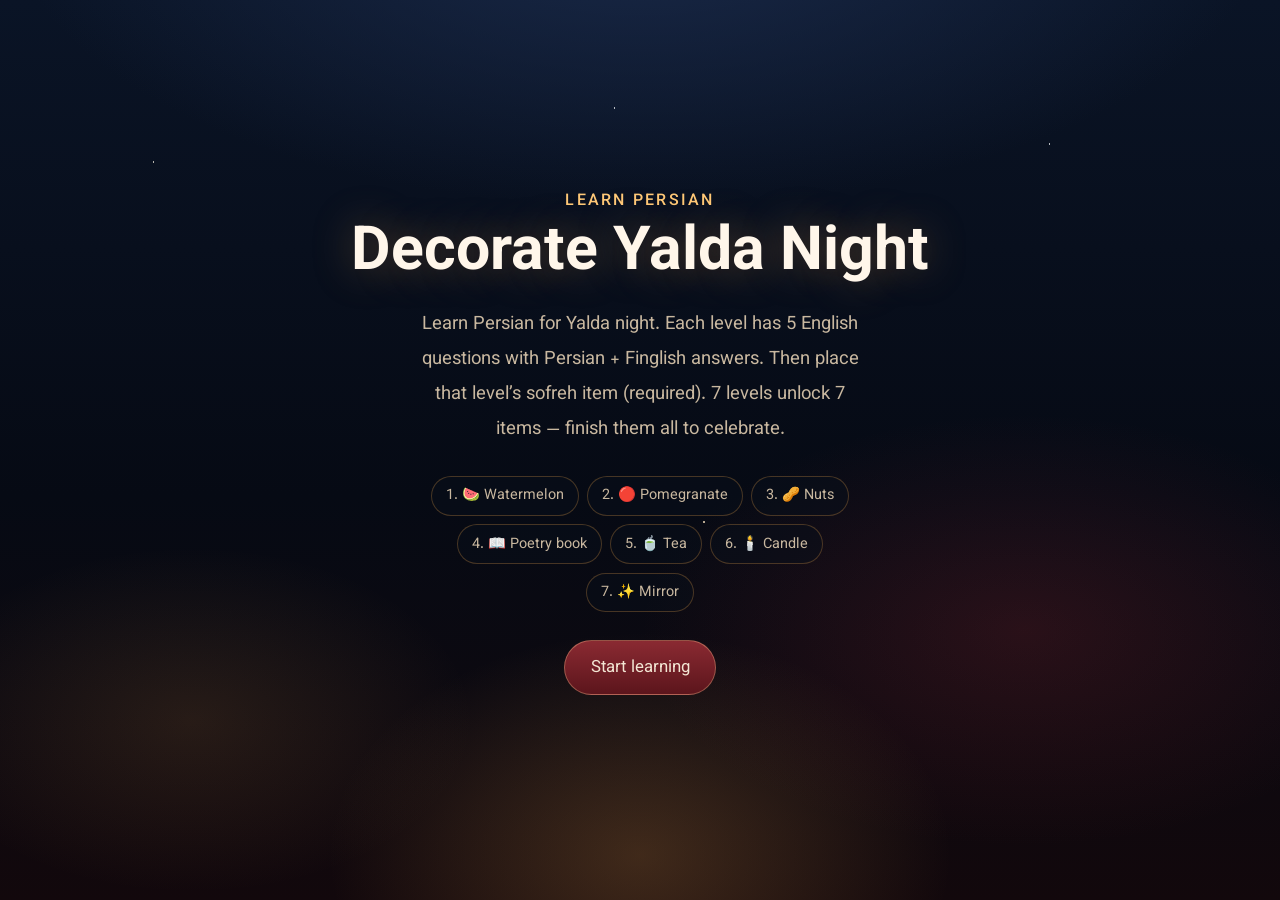
==== index.html @ aca0b6a5 "Add Yalda and Haft-Seen Persian learning games. Static browser games for Shab-e Yalda and Nowruz Haf" ====
<!DOCTYPE html>
<html lang="en" dir="ltr">
  <head>
    <meta charset="UTF-8" />
    <meta name="viewport" content="width=device-width, initial-scale=1" />
    <title>Decorate Yalda Night — Learn Persian</title>
    <link rel="preconnect" href="https://fonts.googleapis.com" />
    <link rel="preconnect" href="https://fonts.gstatic.com" crossorigin />
    <link
      href="https://fonts.googleapis.com/css2?family=Noto+Naskh+Arabic:wght@500;700&family=Vazirmatn:wght@400;500;700&display=swap"
      rel="stylesheet"
    />
    <link rel="stylesheet" href="styles.css" />
  </head>
  <body>
    <div class="night" aria-hidden="true">
      <div class="stars"></div>
      <div class="glow"></div>
    </div>

    <main class="app">
      <section id="screen-start" class="screen screen--start is-active">
        <p class="brand-en">Learn Persian</p>
        <h1 class="brand-title">Decorate Yalda Night</h1>
        <p class="lede">
          Learn Persian for Yalda night. Each level has 5 English questions with
          Persian + Finglish answers. Then place that level’s sofreh item
          (required). 7 levels unlock 7 items — finish them all to celebrate.
        </p>
        <ol class="path" id="level-path"></ol>
        <button type="button" class="start-btn" id="btn-start">Start learning</button>
      </section>

      <section id="screen-play" class="screen screen--play" hidden>
        <header class="play-top">
          <p class="play-brand">Decorate Yalda Night</p>
          <p class="play-meta">
            <span id="level-label"></span>
            ·
            <span id="progress-label"></span>
          </p>
        </header>

        <div class="play-layout">
          <aside class="sofreh-panel" aria-label="Yalda sofreh">
            <div class="sofreh" id="sofreh-play">
              <div class="sofreh-cloth"></div>
              <ul class="sofreh-items" id="sofreh-play-items"></ul>
            </div>
            <p class="sofreh-caption" id="sofreh-play-caption">
              Finish a level to unlock its sofreh item.
            </p>
          </aside>

          <div class="quiz-panel">
            <p class="quiz-count" id="quiz-count"></p>
            <h2 class="quiz-question" id="quiz-question"></h2>
            <div class="quiz-options" id="quiz-options" role="list"></div>
            <p class="quiz-feedback" id="quiz-feedback" role="status" aria-live="polite"></p>
          </div>
        </div>
      </section>

      <section id="screen-decorate" class="screen screen--decorate" hidden>
        <header class="play-top">
          <p class="play-brand">Decorate the sofreh</p>
          <p class="play-meta" id="decorate-meta"></p>
        </header>

        <p class="decorate-lede" id="decorate-lede">
          Drag this level’s item onto the table to continue.
        </p>

        <div class="decorate-layout">
          <div
            class="sofreh sofreh--drop"
            id="sofreh-drop"
            aria-label="Drop zone for sofreh items"
          >
            <div class="sofreh-cloth"></div>
            <ul class="sofreh-items" id="sofreh-drop-items"></ul>
            <p class="drop-hint" id="drop-hint">Drop here</p>
          </div>

          <div class="tray-panel">
            <p class="tray-label">Place this item</p>
            <ul class="tray" id="item-tray"></ul>
            <div class="decorate-actions">
              <button type="button" class="start-btn" id="btn-continue" disabled>
                Next level
              </button>
            </div>
          </div>
        </div>
      </section>

      <section id="screen-win" class="screen screen--win" hidden>
        <div class="sticker-layer" id="sticker-layer" aria-hidden="true"></div>
        <p class="brand-en">Celebration</p>
        <h1 class="brand-title">Sofreh complete!</h1>
        <p class="lede win-line" id="win-line"></p>
        <div class="sticker-row" id="sticker-row" aria-label="Celebration stickers"></div>
        <div class="sofreh sofreh--finale" id="sofreh-finale" aria-hidden="true">
          <div class="sofreh-cloth"></div>
          <ul class="sofreh-items" id="sofreh-finale-items"></ul>
        </div>
        <button type="button" class="again-btn" id="btn-again">Play again</button>
      </section>
    </main>

    <script src="questions.js"></script>
    <script src="game.js"></script>
  </body>
</html>
---- styles.css ----
:root {
  --night: #0b1220;
  --night-deep: #060a14;
  --ink: #f3e6d4;
  --muted: #c9b8a0;
  --ember: #e8a04a;
  --ember-hot: #ffc978;
  --crimson: #b8323a;
  --leaf: #2f6b4f;
  --cloth: #7a1f28;
  --cloth-edge: #5a141c;
  --panel: rgba(18, 28, 46, 0.72);
  --ok: #7dcea0;
  --bad: #f0a0a0;
  --radius: 18px;
  --font: "Vazirmatn", system-ui, sans-serif;
  --display: "Noto Naskh Arabic", "Vazirmatn", serif;
}

*,
*::before,
*::after {
  box-sizing: border-box;
}

html,
body {
  margin: 0;
  min-height: 100%;
}

body {
  font-family: var(--font);
  color: var(--ink);
  background: var(--night-deep);
  overflow-x: hidden;
}

.night {
  position: fixed;
  inset: 0;
  z-index: 0;
  background:
    radial-gradient(ellipse 90% 60% at 50% -10%, #1a2a4a 0%, transparent 55%),
    radial-gradient(ellipse 50% 40% at 80% 70%, rgba(184, 50, 58, 0.18), transparent 60%),
    radial-gradient(ellipse 40% 35% at 15% 80%, rgba(232, 160, 74, 0.12), transparent 55%),
    linear-gradient(180deg, #0a1426 0%, #060a14 55%, #12080c 100%);
}

.stars {
  position: absolute;
  inset: 0;
  background-image:
    radial-gradient(1.5px 1.5px at 12% 18%, #fff8e8 50%, transparent 51%),
    radial-gradient(1px 1px at 28% 42%, #ffe9c4 50%, transparent 51%),
    radial-gradient(1.5px 1.5px at 48% 12%, #fff 50%, transparent 51%),
    radial-gradient(1px 1px at 66% 30%, #ffe0a8 50%, transparent 51%),
    radial-gradient(1.5px 1.5px at 82% 16%, #fff 50%, transparent 51%),
    radial-gradient(1px 1px at 90% 48%, #ffd9a0 50%, transparent 51%),
    radial-gradient(1px 1px at 18% 68%, #fff 50%, transparent 51%),
    radial-gradient(1.5px 1.5px at 55% 58%, #ffe8c4 50%, transparent 51%),
    radial-gradient(1px 1px at 72% 78%, #fff 50%, transparent 51%);
  opacity: 0.7;
  animation: twinkle 6s ease-in-out infinite alternate;
}

.glow {
  position: absolute;
  left: 50%;
  bottom: -20%;
  width: 70vmin;
  height: 50vmin;
  transform: translateX(-50%);
  background: radial-gradient(ellipse, rgba(232, 160, 74, 0.22), transparent 70%);
  pointer-events: none;
  animation: breathe 5s ease-in-out infinite;
}

@keyframes twinkle {
  from {
    opacity: 0.45;
  }
  to {
    opacity: 0.85;
  }
}

@keyframes breathe {
  0%,
  100% {
    opacity: 0.7;
    transform: translateX(-50%) scale(1);
  }
  50% {
    opacity: 1;
    transform: translateX(-50%) scale(1.08);
  }
}

.app {
  position: relative;
  z-index: 1;
  min-height: 100vh;
  min-height: 100dvh;
  display: grid;
  place-items: center;
  padding: 1.5rem 1.25rem 2.5rem;
}

.screen {
  width: min(920px, 100%);
  text-align: center;
}

.screen[hidden] {
  display: none !important;
}

.screen--start.is-active .brand-title,
.screen--start.is-active .brand-en,
.screen--start.is-active .lede,
.screen--start.is-active .path,
.screen--start.is-active .start-btn {
  animation: rise 0.8s ease both;
}

.screen--start.is-active .brand-en {
  animation-delay: 0.05s;
}
.screen--start.is-active .brand-title {
  animation-delay: 0.15s;
}
.screen--start.is-active .lede {
  animation-delay: 0.28s;
}
.screen--start.is-active .path {
  animation-delay: 0.4s;
}
.screen--start.is-active .start-btn {
  animation-delay: 0.55s;
}

@keyframes rise {
  from {
    opacity: 0;
    transform: translateY(14px);
  }
  to {
    opacity: 1;
    transform: translateY(0);
  }
}

.brand-en {
  margin: 0 0 0.35rem;
  font-size: clamp(0.85rem, 2vw, 1rem);
  letter-spacing: 0.14em;
  text-transform: uppercase;
  color: var(--ember-hot);
  font-weight: 500;
}

.brand-fa,
.brand-title {
  margin: 0;
  font-family: var(--font);
  font-size: clamp(2.2rem, 7vw, 3.8rem);
  font-weight: 700;
  line-height: 1.2;
  color: #fff6ea;
  text-shadow: 0 0 40px rgba(232, 160, 74, 0.35);
}

.lede {
  margin: 1rem auto 0;
  max-width: 28rem;
  font-size: clamp(1rem, 2.5vw, 1.15rem);
  color: var(--muted);
  line-height: 1.9;
}

.hint {
  margin: 1.25rem 0 0;
  color: rgba(201, 184, 160, 0.75);
  font-size: 0.92rem;
}

.path {
  list-style: none;
  margin: 1.75rem auto 0;
  padding: 0;
  display: flex;
  flex-wrap: wrap;
  gap: 0.55rem;
  justify-content: center;
  max-width: 28rem;
}

.path li {
  padding: 0.45rem 0.85rem;
  border-radius: 999px;
  border: 1px solid rgba(232, 160, 74, 0.28);
  color: var(--muted);
  font-size: 0.9rem;
  background: rgba(10, 16, 28, 0.45);
}

.level-pick {
  display: flex;
  flex-wrap: wrap;
  gap: 0.75rem;
  justify-content: center;
  margin-top: 2rem;
}

.start-btn,
.level-btn,
.again-btn,
.ghost-btn,
.option-btn {
  font-family: inherit;
  cursor: pointer;
  border: 1px solid rgba(232, 160, 74, 0.35);
  background: linear-gradient(180deg, rgba(40, 28, 18, 0.9), rgba(20, 16, 12, 0.95));
  color: var(--ink);
  border-radius: 999px;
  padding: 0.85rem 1.6rem;
  font-size: 1.05rem;
  transition: transform 0.2s ease, border-color 0.2s ease, background 0.2s ease, opacity 0.2s ease;
}

.start-btn {
  margin-top: 1.75rem;
  background: linear-gradient(180deg, #8a2a32, #5c151c);
  border-color: rgba(255, 200, 150, 0.35);
}

.ghost-btn {
  background: transparent;
  border-color: rgba(243, 230, 212, 0.22);
  color: var(--muted);
}

.start-btn:hover,
.level-btn:hover,
.again-btn:hover,
.ghost-btn:hover,
.option-btn:hover:not(:disabled) {
  transform: translateY(-2px);
  border-color: var(--ember-hot);
  background: linear-gradient(180deg, rgba(70, 42, 20, 0.95), rgba(30, 20, 12, 0.98));
}

.start-btn:hover {
  background: linear-gradient(180deg, #a3343e, #6e1a22);
}

.start-btn:disabled {
  opacity: 0.45;
  cursor: default;
  transform: none;
}

.start-btn:focus-visible,
.level-btn:focus-visible,
.again-btn:focus-visible,
.ghost-btn:focus-visible,
.option-btn:focus-visible {
  outline: 2px solid var(--ember-hot);
  outline-offset: 3px;
}

.play-top {
  display: flex;
  flex-wrap: wrap;
  justify-content: space-between;
  gap: 0.5rem 1rem;
  margin-bottom: 1.25rem;
  text-align: left;
}

.play-brand {
  margin: 0;
  font-family: var(--display);
  font-size: 1.25rem;
  color: #fff6ea;
}

.play-meta {
  margin: 0;
  color: var(--muted);
  font-size: 0.95rem;
}

.play-layout {
  display: grid;
  gap: 1.25rem;
}

@media (min-width: 840px) {
  .play-layout {
    grid-template-columns: 1fr 1.05fr;
    align-items: start;
    text-align: left;
  }
}

.sofreh-panel,
.quiz-panel {
  background: var(--panel);
  border: 1px solid rgba(243, 230, 212, 0.08);
  border-radius: var(--radius);
  padding: 1.1rem;
  backdrop-filter: blur(10px);
}

.sofreh {
  position: relative;
  min-height: 260px;
  border-radius: 50% / 18%;
  overflow: hidden;
  isolation: isolate;
}

.sofreh-cloth {
  position: absolute;
  inset: 8% 4% 6%;
  border-radius: 48% / 16%;
  background:
    radial-gradient(ellipse at 50% 30%, rgba(255, 210, 160, 0.12), transparent 45%),
    linear-gradient(160deg, #9a2a34 0%, var(--cloth) 45%, var(--cloth-edge) 100%);
  box-shadow:
    inset 0 0 0 3px rgba(255, 220, 170, 0.12),
    0 18px 40px rgba(0, 0, 0, 0.35);
}

.sofreh-cloth::after {
  content: "";
  position: absolute;
  inset: 10% 12%;
  border-radius: 45% / 18%;
  border: 1px dashed rgba(255, 220, 180, 0.22);
  pointer-events: none;
}

.sofreh-items {
  position: relative;
  z-index: 1;
  list-style: none;
  margin: 0;
  padding: 12% 8% 16%;
  min-height: 260px;
  display: flex;
  flex-wrap: wrap;
  gap: 0.55rem;
  align-content: center;
  justify-content: center;
}

.sofreh-item {
  min-width: 4.4rem;
  max-width: 5.4rem;
  padding: 0.45rem 0.35rem;
  display: flex;
  flex-direction: column;
  align-items: center;
  gap: 0.15rem;
  border-radius: 14px;
  background: rgba(12, 16, 28, 0.4);
  border: 1px solid rgba(255, 230, 190, 0.2);
  opacity: 0;
  transform: scale(0.4) translateY(10px);
}

.sofreh-item.is-placed {
  opacity: 1;
  transform: scale(1) translateY(0);
  animation: place-item 0.55s cubic-bezier(0.2, 0.9, 0.3, 1.2) both;
  box-shadow: 0 0 18px rgba(232, 160, 74, 0.35);
}

.sofreh-emoji {
  font-size: 1.45rem;
  line-height: 1;
}

.sofreh-mini {
  font-family: var(--display);
  font-size: 0.72rem;
  color: #ffe8c8;
}

@keyframes place-item {
  0% {
    opacity: 0;
    transform: scale(0.35) translateY(16px);
  }
  70% {
    transform: scale(1.12) translateY(-2px);
  }
  100% {
    opacity: 1;
    transform: scale(1) translateY(0);
  }
}

.sofreh-caption {
  margin: 0.85rem 0 0;
  color: var(--muted);
  font-size: 0.92rem;
  text-align: center;
}

.quiz-count {
  margin: 0 0 0.5rem;
  color: var(--ember);
  font-size: 0.9rem;
}

.quiz-question {
  margin: 0 0 1.1rem;
  font-family: var(--font);
  font-size: clamp(1.15rem, 2.8vw, 1.4rem);
  font-weight: 500;
  line-height: 1.55;
  color: #fff8ee;
  text-align: left;
}

.quiz-options {
  display: grid;
  gap: 0.65rem;
}

.option-btn {
  width: 100%;
  border-radius: 14px;
  text-align: left;
  padding: 0.85rem 1rem;
  line-height: 1.4;
  background: rgba(10, 16, 28, 0.65);
  border-color: rgba(243, 230, 212, 0.14);
  display: flex;
  flex-direction: column;
  align-items: flex-start;
  gap: 0.2rem;
}

.option-fa {
  font-family: var(--display);
  font-size: 1.2rem;
  color: #fff6ea;
}

.option-finglish {
  font-size: 0.88rem;
  color: var(--ember-hot);
  letter-spacing: 0.02em;
}

.option-btn.is-correct {
  border-color: var(--ok);
  background: rgba(40, 80, 55, 0.55);
}

.option-btn.is-wrong {
  border-color: var(--bad);
  background: rgba(90, 30, 35, 0.45);
}

.option-btn:disabled {
  cursor: default;
  opacity: 0.95;
}

.quiz-feedback {
  min-height: 1.5rem;
  margin: 0.9rem 0 0;
  text-align: left;
  color: var(--ember-hot);
  font-size: 0.95rem;
}

.quiz-feedback.is-bad {
  color: var(--bad);
}

.screen--win .sofreh--finale {
  margin: 1.75rem auto 0;
  max-width: 420px;
}

.again-btn {
  margin-top: 1.75rem;
  background: linear-gradient(180deg, #8a2a32, #5c151c);
  border-color: rgba(255, 200, 150, 0.35);
}

.win-line {
  max-width: 32rem;
}

.decorate-lede {
  margin: 0 0 1.1rem;
  color: var(--muted);
  text-align: left;
}

.decorate-layout {
  display: grid;
  gap: 1.1rem;
}

@media (min-width: 840px) {
  .decorate-layout {
    grid-template-columns: 1.1fr 0.9fr;
    align-items: start;
  }
}

.sofreh--drop {
  min-height: 280px;
  transition: box-shadow 0.2s ease, transform 0.2s ease;
}

.sofreh--drop.is-over {
  box-shadow: 0 0 0 2px var(--ember-hot), 0 0 30px rgba(232, 160, 74, 0.25);
  transform: scale(1.01);
}

.drop-hint {
  position: absolute;
  left: 50%;
  bottom: 1.1rem;
  transform: translateX(-50%);
  margin: 0;
  z-index: 2;
  color: rgba(255, 232, 200, 0.75);
  font-size: 0.85rem;
  pointer-events: none;
}

.tray-panel {
  background: var(--panel);
  border: 1px solid rgba(243, 230, 212, 0.08);
  border-radius: var(--radius);
  padding: 1.1rem;
  backdrop-filter: blur(10px);
  text-align: left;
}

.tray-label {
  margin: 0 0 0.75rem;
  color: var(--ember);
  font-size: 0.9rem;
}

.tray {
  list-style: none;
  margin: 0;
  padding: 0;
  display: grid;
  gap: 0.55rem;
}

.tray-item {
  display: grid;
  grid-template-columns: auto 1fr;
  grid-template-rows: auto auto;
  column-gap: 0.75rem;
  align-items: center;
  padding: 0.7rem 0.85rem;
  border-radius: 14px;
  border: 1px dashed rgba(232, 160, 74, 0.35);
  background: rgba(10, 16, 28, 0.55);
  cursor: grab;
  user-select: none;
  transition: border-color 0.2s ease, background 0.2s ease, transform 0.2s ease;
}

.tray-item:hover {
  border-color: var(--ember-hot);
  background: rgba(40, 28, 18, 0.55);
}

.tray-item.is-dragging {
  opacity: 0.45;
  cursor: grabbing;
}

.tray-emoji {
  grid-row: 1 / span 2;
  font-size: 1.5rem;
}

.tray-en,
.tray-fa {
  font-family: var(--font);
  color: #fff6ea;
  font-size: 1.05rem;
  font-weight: 600;
}

.tray-finglish {
  color: var(--ember-hot);
  font-size: 0.85rem;
}

.tray-empty {
  color: var(--muted);
  font-size: 0.95rem;
  padding: 0.5rem 0;
}

.decorate-actions {
  display: flex;
  flex-wrap: wrap;
  gap: 0.65rem;
  margin-top: 1.1rem;
}

.decorate-actions .start-btn {
  margin-top: 0;
}

.screen--win {
  position: relative;
  overflow: hidden;
}

.sticker-layer {
  position: absolute;
  inset: 0;
  pointer-events: none;
  overflow: hidden;
  z-index: 0;
}

.screen--win > *:not(.sticker-layer) {
  position: relative;
  z-index: 1;
}

.sticker-burst {
  position: absolute;
  top: -10%;
  left: var(--x);
  font-size: var(--size);
  animation: sticker-fall 2.8s ease-out var(--delay) both;
  filter: drop-shadow(0 4px 8px rgba(0, 0, 0, 0.35));
}

@keyframes sticker-fall {
  0% {
    opacity: 0;
    transform: translateY(0) rotate(0deg) scale(0.4);
  }
  15% {
    opacity: 1;
    transform: translateY(12vh) rotate(calc(var(--spin) * 25deg)) scale(1.15);
  }
  100% {
    opacity: 0.15;
    transform: translateY(95vh) rotate(calc(var(--spin) * 160deg)) scale(0.9);
  }
}

.sticker-row {
  display: flex;
  flex-wrap: wrap;
  justify-content: center;
  gap: 0.55rem;
  margin: 1.25rem auto 0;
  max-width: 26rem;
}

.sticker-badge {
  width: 3rem;
  height: 3rem;
  display: grid;
  place-items: center;
  font-size: 1.55rem;
  border-radius: 16px;
  background: rgba(18, 28, 46, 0.75);
  border: 1px solid rgba(255, 220, 170, 0.28);
  box-shadow: 0 8px 20px rgba(0, 0, 0, 0.25);
  animation: sticker-pop 0.55s cubic-bezier(0.2, 0.9, 0.3, 1.35) var(--delay) both;
}

@keyframes sticker-pop {
  from {
    opacity: 0;
    transform: scale(0.2) rotate(-12deg);
  }
  to {
    opacity: 1;
    transform: scale(1) rotate(0deg);
  }
}

.screen--win.is-active .brand-title,
.screen--win.is-active .brand-en,
.screen--win.is-active .win-line,
.screen--win.is-active .sticker-row,
.screen--win.is-active .sofreh--finale,
.screen--win.is-active .again-btn {
  animation: rise 0.75s ease both;
}

.screen--win.is-active .brand-en {
  animation-delay: 0.05s;
}
.screen--win.is-active .brand-title {
  animation-delay: 0.12s;
}
.screen--win.is-active .win-line {
  animation-delay: 0.22s;
}
.screen--win.is-active .sticker-row {
  animation-delay: 0.32s;
}
.screen--win.is-active .sofreh--finale {
  animation-delay: 0.42s;
}
.screen--win.is-active .again-btn {
  animation-delay: 0.55s;
}
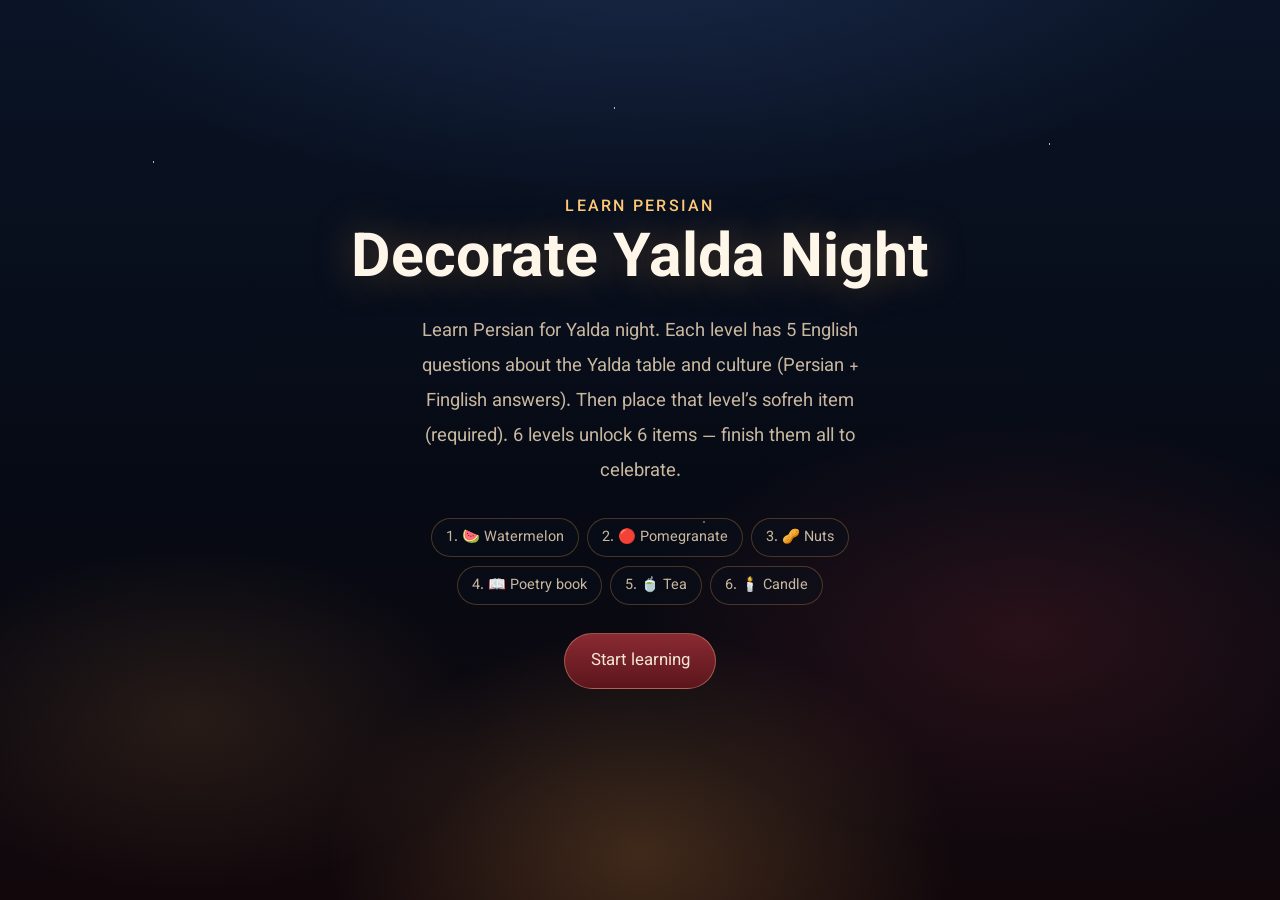
==== commit b8879714: "Shorten Yalda to 6 culture-focused levels and refresh the sofreh. Questions now teach Yalda table tr" ====
--- a/index.html
+++ b/index.html
@@ -23,9 +23,10 @@
         <p class="brand-en">Learn Persian</p>
         <h1 class="brand-title">Decorate Yalda Night</h1>
         <p class="lede">
-          Learn Persian for Yalda night. Each level has 5 English questions with
-          Persian + Finglish answers. Then place that level’s sofreh item
-          (required). 7 levels unlock 7 items — finish them all to celebrate.
+          Learn Persian for Yalda night. Each level has 5 English questions about
+          the Yalda table and culture (Persian + Finglish answers). Then place
+          that level’s sofreh item (required). 6 levels unlock 6 items — finish
+          them all to celebrate.
         </p>
         <ol class="path" id="level-path"></ol>
         <button type="button" class="start-btn" id="btn-start">Start learning</button>
--- a/styles.css
+++ b/styles.css
@@ -316,30 +316,63 @@
 
 .sofreh {
   position: relative;
-  min-height: 260px;
-  border-radius: 50% / 18%;
+  min-height: 300px;
+  border-radius: 50% / 20%;
   overflow: hidden;
   isolation: isolate;
 }
 
+.sofreh::before {
+  content: "";
+  position: absolute;
+  left: 12%;
+  right: 12%;
+  bottom: 2%;
+  height: 18%;
+  border-radius: 50%;
+  background: radial-gradient(ellipse, rgba(0, 0, 0, 0.45), transparent 70%);
+  z-index: 0;
+  pointer-events: none;
+}
+
 .sofreh-cloth {
   position: absolute;
-  inset: 8% 4% 6%;
-  border-radius: 48% / 16%;
+  inset: 6% 3% 10%;
+  border-radius: 48% / 18%;
   background:
-    radial-gradient(ellipse at 50% 30%, rgba(255, 210, 160, 0.12), transparent 45%),
-    linear-gradient(160deg, #9a2a34 0%, var(--cloth) 45%, var(--cloth-edge) 100%);
+    radial-gradient(ellipse 40% 35% at 50% 22%, rgba(255, 220, 160, 0.28), transparent 55%),
+    radial-gradient(ellipse 70% 55% at 50% 60%, rgba(140, 28, 38, 0.35), transparent 70%),
+    repeating-linear-gradient(
+      115deg,
+      transparent 0 10px,
+      rgba(255, 210, 150, 0.04) 10px 11px
+    ),
+    linear-gradient(165deg, #b83842 0%, var(--cloth) 42%, #4a1018 100%);
   box-shadow:
-    inset 0 0 0 3px rgba(255, 220, 170, 0.12),
-    0 18px 40px rgba(0, 0, 0, 0.35);
+    inset 0 0 0 2px rgba(255, 230, 180, 0.22),
+    inset 0 0 0 8px rgba(90, 20, 28, 0.35),
+    inset 0 0 40px rgba(255, 180, 100, 0.08),
+    0 22px 48px rgba(0, 0, 0, 0.45);
+}
+
+.sofreh-cloth::before {
+  content: "";
+  position: absolute;
+  inset: 7% 9%;
+  border-radius: 46% / 17%;
+  border: 1.5px solid rgba(255, 220, 170, 0.28);
+  box-shadow: inset 0 0 0 1px rgba(255, 200, 140, 0.1);
+  pointer-events: none;
 }
 
 .sofreh-cloth::after {
   content: "";
   position: absolute;
-  inset: 10% 12%;
-  border-radius: 45% / 18%;
-  border: 1px dashed rgba(255, 220, 180, 0.22);
+  inset: 14% 16%;
+  border-radius: 44% / 16%;
+  border: 1px dashed rgba(255, 220, 180, 0.2);
+  background:
+    radial-gradient(circle at 50% 50%, rgba(255, 210, 150, 0.06), transparent 60%);
   pointer-events: none;
 }
 
@@ -348,46 +381,52 @@
   z-index: 1;
   list-style: none;
   margin: 0;
-  padding: 12% 8% 16%;
-  min-height: 260px;
+  padding: 14% 10% 18%;
+  min-height: 300px;
   display: flex;
   flex-wrap: wrap;
-  gap: 0.55rem;
+  gap: 0.65rem;
   align-content: center;
   justify-content: center;
 }
 
 .sofreh-item {
-  min-width: 4.4rem;
-  max-width: 5.4rem;
-  padding: 0.45rem 0.35rem;
+  min-width: 4.6rem;
+  max-width: 5.6rem;
+  padding: 0.55rem 0.4rem 0.45rem;
   display: flex;
   flex-direction: column;
   align-items: center;
-  gap: 0.15rem;
-  border-radius: 14px;
-  background: rgba(12, 16, 28, 0.4);
-  border: 1px solid rgba(255, 230, 190, 0.2);
+  gap: 0.2rem;
+  border-radius: 16px;
+  background:
+    linear-gradient(160deg, rgba(40, 24, 18, 0.55), rgba(12, 16, 28, 0.5));
+  border: 1px solid rgba(255, 230, 190, 0.32);
   opacity: 0;
   transform: scale(0.4) translateY(10px);
+  backdrop-filter: blur(4px);
 }
 
 .sofreh-item.is-placed {
   opacity: 1;
   transform: scale(1) translateY(0);
   animation: place-item 0.55s cubic-bezier(0.2, 0.9, 0.3, 1.2) both;
-  box-shadow: 0 0 18px rgba(232, 160, 74, 0.35);
+  box-shadow:
+    0 0 20px rgba(232, 160, 74, 0.4),
+    0 6px 14px rgba(0, 0, 0, 0.25);
 }
 
 .sofreh-emoji {
-  font-size: 1.45rem;
+  font-size: 1.7rem;
   line-height: 1;
+  filter: drop-shadow(0 2px 4px rgba(0, 0, 0, 0.35));
 }
 
 .sofreh-mini {
   font-family: var(--display);
   font-size: 0.72rem;
   color: #ffe8c8;
+  letter-spacing: 0.01em;
 }
 
 @keyframes place-item {
@@ -519,8 +558,20 @@
 }
 
 .sofreh--drop {
+  min-height: 320px;
+  transition: box-shadow 0.2s ease, transform 0.2s ease;
+}
+
+.sofreh--drop .sofreh-items {
+  min-height: 320px;
+}
+
+.sofreh--finale {
   min-height: 280px;
-  transition: box-shadow 0.2s ease, transform 0.2s ease;
+}
+
+.sofreh--finale .sofreh-items {
+  min-height: 280px;
 }
 
 .sofreh--drop.is-over {
